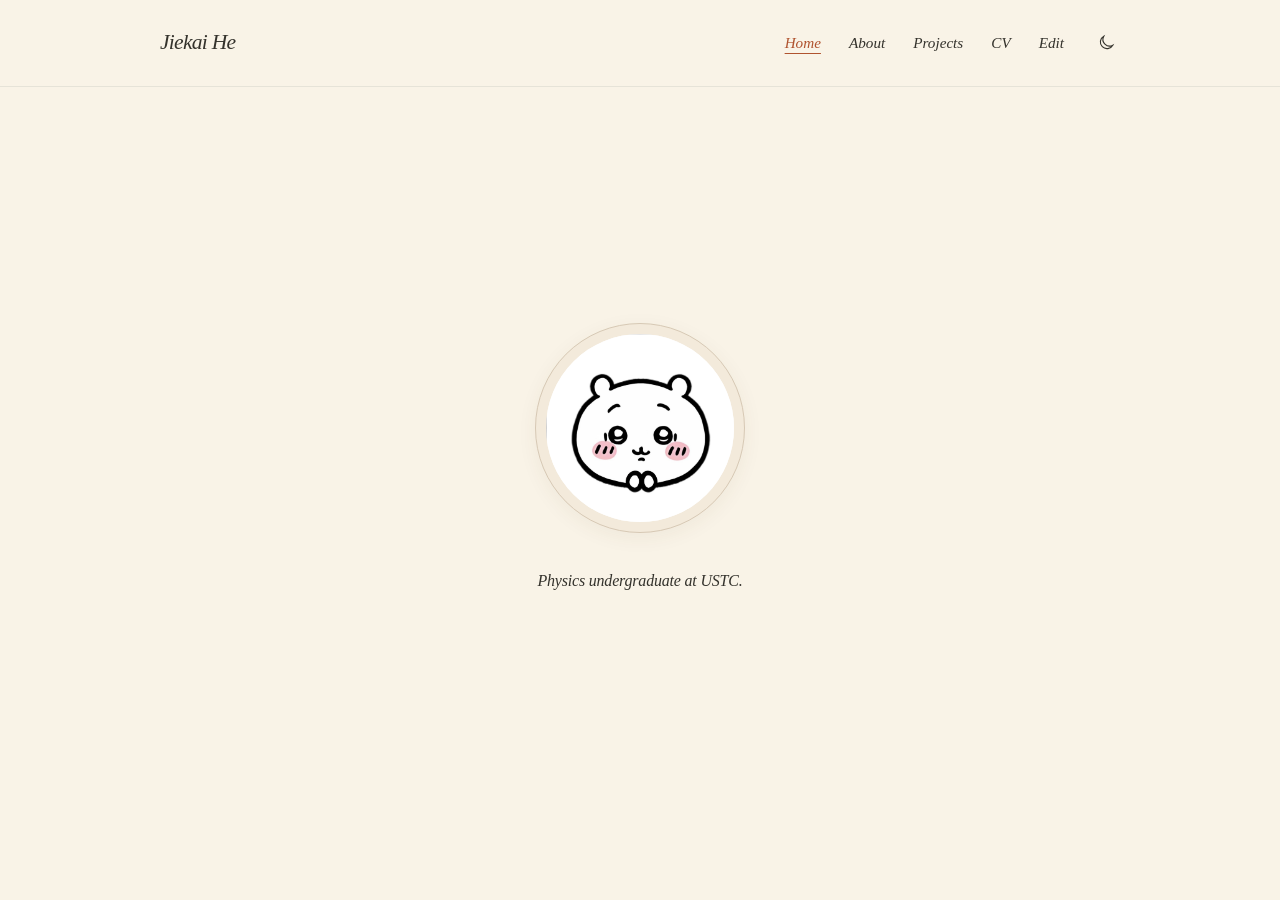
==== index.html @ 3c571f63 "Migrate academic homepage to GitHub Pages with framed avatar and web editor" ====
<!doctype html>
<html lang="en"><head><meta charset="utf-8"><meta name="viewport" content="width=device-width,initial-scale=1"><meta name="description" content="Jiekai He — undergraduate in physics at the University of Science and Technology of China."><meta name="theme-color" content="#f9f3e7"><title>Jiekai He</title><link rel="preload" href="/assets/Lora-Italic.ttf" as="font" type="font/ttf" crossorigin><link rel="stylesheet" href="/assets/site.css"><script src="/assets/site.js" defer></script></head>
<body data-page="home"><a class="skip" href="#main">Skip to content</a><header><nav class="nav-wrap" aria-label="Main navigation"><a class="brand" href="/">Jiekai He</a><div class="nav-links"><a href="/" aria-current="page">Home</a><a href="/about/">About</a><a href="/projects/">Projects</a><a href="/cv/">CV</a><a class="owner-edit" href="/edit/" aria-label="Edit website">Edit</a><button class="theme-toggle" type="button" aria-label="Switch to dark mode"><svg class="moon-icon" viewBox="0 0 24 24" aria-hidden="true"><path d="M20 15.4A8.4 8.4 0 0 1 8.6 4 8.4 8.4 0 1 0 20 15.4Z"/></svg><svg class="sun-icon" viewBox="0 0 24 24" aria-hidden="true"><circle cx="12" cy="12" r="4"/><path d="M12 1v3m0 16v3M1 12h3m16 0h3M4.2 4.2l2.1 2.1m11.4 11.4 2.1 2.1M4.2 19.8l2.1-2.1M17.7 6.3l2.1-2.1"/></svg></button></div></nav></header><main id="main" class="home"><noscript>Please enable JavaScript to view this website.</noscript></main><footer><span data-copyright>© 2026 Jiekai He</span><span>Layout inspired by <a href="https://github.com/alshedivat/al-folio">al-folio</a></span></footer></body></html>
---- assets/site.css ----
@font-face{font-family:Lora;src:url('./Lora-Italic.ttf') format('truetype');font-style:italic;font-weight:400 700;font-display:swap}
:root{color-scheme:light;--paper:#f9f3e7;--surface:#f0e9da;--ink:#34322c;--muted:#6e6a5c;--line:#e6e3d8;--accent:#b0532f;--width:920px}
html[data-theme=dark]{color-scheme:dark;--paper:#262624;--surface:#30302e;--ink:#e8e6e3;--muted:#bab5a9;--line:#45453f;--accent:#e8916f}
*{box-sizing:border-box}html{font-size:16px;scroll-behavior:smooth}body{margin:0;background:var(--paper);color:var(--ink);font-family:Lora,Georgia,serif;font-style:italic;font-size:1.0625rem;line-height:1.85;transition:background-color .18s,color .18s}a{color:var(--accent);text-decoration:none;text-underline-offset:5px}a:hover{text-decoration:underline}button,input{font:inherit}button{color:inherit}button,a{-webkit-tap-highlight-color:transparent}a:focus-visible,button:focus-visible{outline:2px solid var(--accent);outline-offset:6px}button{cursor:pointer}header{border-bottom:1px solid var(--line)}.nav-wrap{max-width:var(--width);margin:auto;padding:23px 0;display:flex;align-items:center;justify-content:space-between;gap:28px}.brand{font-size:1.35rem;color:var(--ink);white-space:nowrap;letter-spacing:-.035em}.brand strong{font-weight:600}.nav-links{display:flex;gap:28px;align-items:center}.nav-links a{font-size:.95rem;color:var(--ink)}.nav-links a[aria-current=page]{color:var(--accent);text-decoration:underline;text-decoration-thickness:1px}.theme-toggle{background:none;border:0;width:28px;height:32px;display:grid;place-items:center;padding:4px}.theme-toggle svg{width:19px;height:19px;stroke:currentColor;fill:none;stroke-width:1.4}.sun-icon{display:none}html[data-theme=dark] .moon-icon{display:none}html[data-theme=dark] .sun-icon{display:block}main{max-width:var(--width);margin:0 auto;min-height:calc(100svh - 165px);padding:65px 0 85px}.home{display:flex;flex-direction:column;justify-content:center;align-items:center;min-height:calc(100svh - 90px);padding:40px 0 105px;text-align:center}.home-avatar{width:210px;height:210px;display:flex;align-items:center;justify-content:center;margin:0 0 33px}.home-avatar img{max-height:100%;max-width:100%;object-fit:contain;border-radius:50%;mix-blend-mode:multiply}html[data-theme=dark] .home-avatar img{mix-blend-mode:normal}.home-avatar.is-empty{border:1px solid var(--line);border-radius:50%;opacity:.38}.identity{font-size:1rem;max-width:100%;margin:0;letter-spacing:-.012em}.page-heading{font-size:2.75rem;line-height:1.25;font-weight:400;letter-spacing:-.045em;margin:0 0 12px}.subtitle{font-size:1rem;color:var(--muted);margin:0 0 38px}.about-grid{display:grid;grid-template-columns:minmax(0,1fr) 240px;gap:56px;align-items:start;margin-top:37px}.prose p{margin:0 0 21px}.portrait{margin:0;aspect-ratio:4/5;background:var(--surface);border:1px solid var(--line);border-radius:3px;overflow:hidden}.portrait img{width:100%;height:100%;object-fit:cover;display:block}.portrait.is-empty{background:transparent;border-color:var(--line)}h2{font-size:1.65rem;line-height:1.4;font-weight:400;letter-spacing:-.025em;margin:46px 0 17px}h3{font-size:1.15rem;line-height:1.6;font-weight:500;margin:0 0 7px}.interest-list{padding-left:20px;margin:0}.interest-list li{padding-left:5px;margin-bottom:7px}.contact{display:flex;gap:24px;margin-top:33px}.contact:empty{display:none}.section-title{display:flex;align-items:baseline;gap:15px;margin-top:46px}.section-title h2{margin:0}.section-title .count{font-size:.9rem;color:var(--muted)}.section-description{color:var(--muted);font-size:1rem;line-height:1.75;margin:10px 0 23px}.empty{border-top:1px solid var(--line);border-bottom:1px solid var(--line);padding:24px 0;color:var(--muted);font-size:1rem}.projects-grid{display:grid;grid-template-columns:repeat(2,minmax(0,1fr));gap:25px}.project-card{border:1px solid var(--line);border-radius:3px;overflow:hidden}.project-card img{display:block;width:100%;height:190px;object-fit:cover}.card-body{padding:22px}.card-body p{margin:7px 0;color:var(--muted);font-size:1rem}.meta{color:var(--muted);font-size:.875rem}.project-links{display:flex;flex-wrap:wrap;gap:20px;font-size:.95rem;margin-top:20px}.cv-heading{display:flex;justify-content:space-between;align-items:center;gap:20px}.download{font-size:.95rem;border:1px solid var(--line);padding:6px 15px;border-radius:3px;white-space:nowrap}.cv-section{border-top:1px solid var(--line);margin-top:35px;padding-top:12px}.cv-section h2{margin-top:15px}.cv-entry{display:grid;grid-template-columns:135px 1fr;gap:25px;padding:15px 0}.cv-entry p{margin:0}.cv-entry .date{font-size:.9rem;color:var(--muted);padding-top:4px}.cv-entry .place{font-size:.95rem;color:var(--muted)}footer{max-width:var(--width);margin:0 auto;border-top:1px solid var(--line);padding:16px 0 23px;color:var(--muted);font-size:.8rem;display:flex;justify-content:space-between;gap:20px}body[data-page=home] footer{display:none}.skip{position:absolute;left:16px;top:-100px;padding:7px 14px;background:var(--paper);z-index:10}.skip:focus{top:12px}.error{color:var(--accent)}
@media(min-width:1250px){:root{--width:960px}}
@media(max-width:1040px){.nav-wrap,main,footer{margin-left:35px;margin-right:35px}.about-grid{gap:35px;grid-template-columns:minmax(0,1fr) 210px}.identity{max-width:720px}}
@media(max-width:640px){.nav-wrap,main,footer{margin-left:22px;margin-right:22px}.nav-wrap{padding:18px 0;flex-wrap:wrap;gap:13px}.brand{font-size:1.2rem}.nav-links{gap:19px;flex-wrap:wrap}.nav-links a{font-size:.875rem}.theme-toggle{width:20px}.home{min-height:calc(100svh - 110px);padding-bottom:80px}.home-avatar{width:170px;height:170px}.identity{font-size:.96rem;max-width:350px;line-height:1.9}.page-heading{font-size:2.3rem}main{padding-top:42px}.about-grid{display:flex;flex-direction:column;gap:30px}.portrait{width:180px;min-height:225px}.projects-grid{grid-template-columns:1fr}.cv-entry{grid-template-columns:1fr;gap:5px}.cv-heading{align-items:flex-start;flex-direction:column;gap:10px}.section-title{margin-top:35px}footer{flex-wrap:wrap;gap:0;font-size:.78rem}}
@media(prefers-reduced-motion:reduce){html{scroll-behavior:auto}body{transition:none}}

/* Keep the avatar visible as a complete, softly framed circle in both themes. */
.home-avatar{border:1px solid #d7c9b5;border-radius:50%;padding:10px;background:#f3eadb;box-shadow:0 5px 20px rgba(87,65,37,.06)}
.home-avatar img{width:100%;height:100%;display:block;object-fit:cover;mix-blend-mode:normal;background:#fff}
html[data-theme=dark] .home-avatar{border-color:#625549;background:#39342e;box-shadow:0 5px 20px rgba(0,0,0,.14)}
.owner-edit{font-size:.8rem;color:var(--muted)}
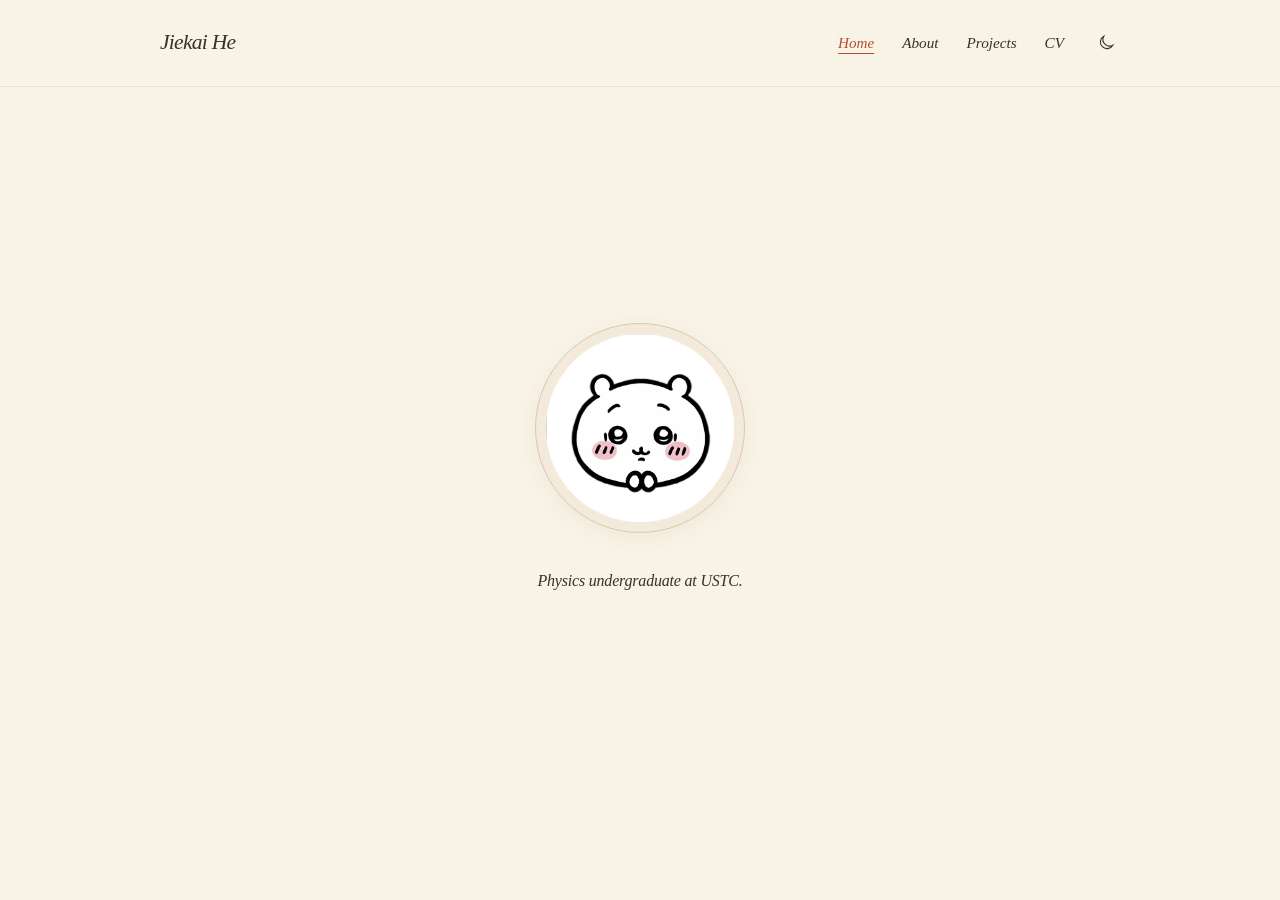
==== commit 99414221: "Remove web editor and navigation links; maintain website through GitHub" ====
--- a/index.html
+++ b/index.html
@@ -1,3 +1,3 @@
 <!doctype html>
 <html lang="en"><head><meta charset="utf-8"><meta name="viewport" content="width=device-width,initial-scale=1"><meta name="description" content="Jiekai He — undergraduate in physics at the University of Science and Technology of China."><meta name="theme-color" content="#f9f3e7"><title>Jiekai He</title><link rel="preload" href="/assets/Lora-Italic.ttf" as="font" type="font/ttf" crossorigin><link rel="stylesheet" href="/assets/site.css"><script src="/assets/site.js" defer></script></head>
-<body data-page="home"><a class="skip" href="#main">Skip to content</a><header><nav class="nav-wrap" aria-label="Main navigation"><a class="brand" href="/">Jiekai He</a><div class="nav-links"><a href="/" aria-current="page">Home</a><a href="/about/">About</a><a href="/projects/">Projects</a><a href="/cv/">CV</a><a class="owner-edit" href="/edit/" aria-label="Edit website">Edit</a><button class="theme-toggle" type="button" aria-label="Switch to dark mode"><svg class="moon-icon" viewBox="0 0 24 24" aria-hidden="true"><path d="M20 15.4A8.4 8.4 0 0 1 8.6 4 8.4 8.4 0 1 0 20 15.4Z"/></svg><svg class="sun-icon" viewBox="0 0 24 24" aria-hidden="true"><circle cx="12" cy="12" r="4"/><path d="M12 1v3m0 16v3M1 12h3m16 0h3M4.2 4.2l2.1 2.1m11.4 11.4 2.1 2.1M4.2 19.8l2.1-2.1M17.7 6.3l2.1-2.1"/></svg></button></div></nav></header><main id="main" class="home"><noscript>Please enable JavaScript to view this website.</noscript></main><footer><span data-copyright>© 2026 Jiekai He</span><span>Layout inspired by <a href="https://github.com/alshedivat/al-folio">al-folio</a></span></footer></body></html>+<body data-page="home"><a class="skip" href="#main">Skip to content</a><header><nav class="nav-wrap" aria-label="Main navigation"><a class="brand" href="/">Jiekai He</a><div class="nav-links"><a href="/" aria-current="page">Home</a><a href="/about/">About</a><a href="/projects/">Projects</a><a href="/cv/">CV</a><button class="theme-toggle" type="button" aria-label="Switch to dark mode"><svg class="moon-icon" viewBox="0 0 24 24" aria-hidden="true"><path d="M20 15.4A8.4 8.4 0 0 1 8.6 4 8.4 8.4 0 1 0 20 15.4Z"/></svg><svg class="sun-icon" viewBox="0 0 24 24" aria-hidden="true"><circle cx="12" cy="12" r="4"/><path d="M12 1v3m0 16v3M1 12h3m16 0h3M4.2 4.2l2.1 2.1m11.4 11.4 2.1 2.1M4.2 19.8l2.1-2.1M17.7 6.3l2.1-2.1"/></svg></button></div></nav></header><main id="main" class="home"><noscript>Please enable JavaScript to view this website.</noscript></main><footer><span data-copyright>© 2026 Jiekai He</span><span>Layout inspired by <a href="https://github.com/alshedivat/al-folio">al-folio</a></span></footer></body></html>
--- a/assets/site.css
+++ b/assets/site.css
@@ -11,4 +11,3 @@
 .home-avatar{border:1px solid #d7c9b5;border-radius:50%;padding:10px;background:#f3eadb;box-shadow:0 5px 20px rgba(87,65,37,.06)}
 .home-avatar img{width:100%;height:100%;display:block;object-fit:cover;mix-blend-mode:normal;background:#fff}
 html[data-theme=dark] .home-avatar{border-color:#625549;background:#39342e;box-shadow:0 5px 20px rgba(0,0,0,.14)}
-.owner-edit{font-size:.8rem;color:var(--muted)}
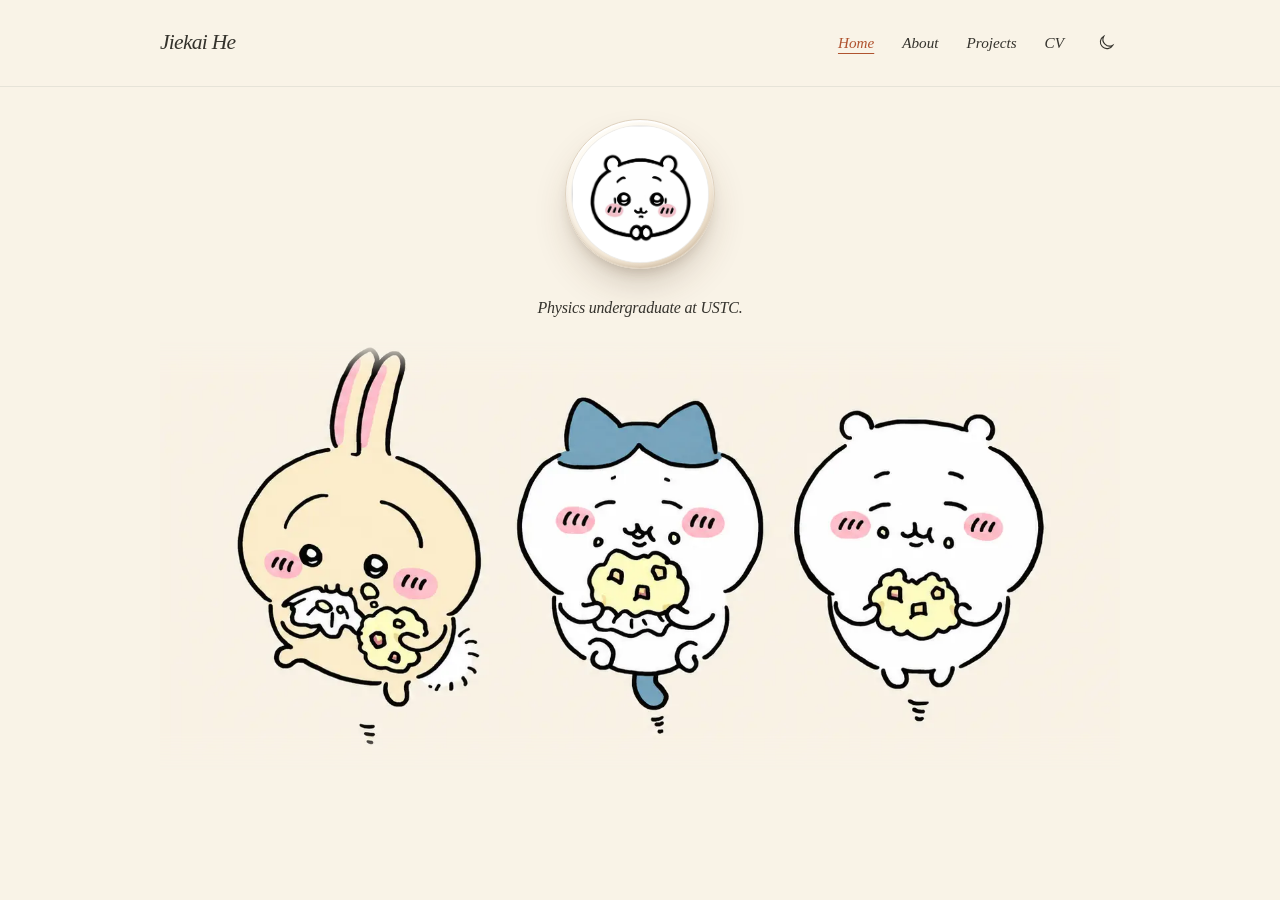
==== commit bbb48422: "Add selected Chiikawa wallpaper with a pale cream background to Home" ====
--- a/index.html
+++ b/index.html
@@ -1,3 +1,3 @@
 <!doctype html>
-<html lang="en"><head><meta charset="utf-8"><meta name="viewport" content="width=device-width,initial-scale=1"><meta name="description" content="Jiekai He — undergraduate in physics at the University of Science and Technology of China."><meta name="theme-color" content="#f9f3e7"><title>Jiekai He</title><link rel="preload" href="/assets/Lora-Italic.ttf" as="font" type="font/ttf" crossorigin><link rel="stylesheet" href="/assets/site.css"><script src="/assets/site.js" defer></script></head>
+<html lang="en"><head><meta charset="utf-8"><meta name="viewport" content="width=device-width,initial-scale=1"><meta name="description" content="Jiekai He — undergraduate in physics at the University of Science and Technology of China."><meta name="theme-color" content="#f9f3e7"><title>Jiekai He</title><link rel="preload" href="/assets/home-chiikawa-cream.webp" as="image"><link rel="preload" href="/assets/Lora-Italic.ttf" as="font" type="font/ttf" crossorigin><link rel="stylesheet" href="/assets/site.css"><script src="/assets/site.js" defer></script></head>
 <body data-page="home"><a class="skip" href="#main">Skip to content</a><header><nav class="nav-wrap" aria-label="Main navigation"><a class="brand" href="/">Jiekai He</a><div class="nav-links"><a href="/" aria-current="page">Home</a><a href="/about/">About</a><a href="/projects/">Projects</a><a href="/cv/">CV</a><button class="theme-toggle" type="button" aria-label="Switch to dark mode"><svg class="moon-icon" viewBox="0 0 24 24" aria-hidden="true"><path d="M20 15.4A8.4 8.4 0 0 1 8.6 4 8.4 8.4 0 1 0 20 15.4Z"/></svg><svg class="sun-icon" viewBox="0 0 24 24" aria-hidden="true"><circle cx="12" cy="12" r="4"/><path d="M12 1v3m0 16v3M1 12h3m16 0h3M4.2 4.2l2.1 2.1m11.4 11.4 2.1 2.1M4.2 19.8l2.1-2.1M17.7 6.3l2.1-2.1"/></svg></button></div></nav></header><main id="main" class="home"><noscript>Please enable JavaScript to view this website.</noscript></main><footer><span data-copyright>© 2026 Jiekai He</span><span>Layout inspired by <a href="https://github.com/alshedivat/al-folio">al-folio</a></span></footer></body></html>
--- a/assets/site.css
+++ b/assets/site.css
@@ -7,7 +7,17 @@
 @media(max-width:640px){.nav-wrap,main,footer{margin-left:22px;margin-right:22px}.nav-wrap{padding:18px 0;flex-wrap:wrap;gap:13px}.brand{font-size:1.2rem}.nav-links{gap:19px;flex-wrap:wrap}.nav-links a{font-size:.875rem}.theme-toggle{width:20px}.home{min-height:calc(100svh - 110px);padding-bottom:80px}.home-avatar{width:170px;height:170px}.identity{font-size:.96rem;max-width:350px;line-height:1.9}.page-heading{font-size:2.3rem}main{padding-top:42px}.about-grid{display:flex;flex-direction:column;gap:30px}.portrait{width:180px;min-height:225px}.projects-grid{grid-template-columns:1fr}.cv-entry{grid-template-columns:1fr;gap:5px}.cv-heading{align-items:flex-start;flex-direction:column;gap:10px}.section-title{margin-top:35px}footer{flex-wrap:wrap;gap:0;font-size:.78rem}}
 @media(prefers-reduced-motion:reduce){html{scroll-behavior:auto}body{transition:none}}
 
-/* Keep the avatar visible as a complete, softly framed circle in both themes. */
-.home-avatar{border:1px solid #d7c9b5;border-radius:50%;padding:10px;background:#f3eadb;box-shadow:0 5px 20px rgba(87,65,37,.06)}
-.home-avatar img{width:100%;height:100%;display:block;object-fit:cover;mix-blend-mode:normal;background:#fff}
-html[data-theme=dark] .home-avatar{border-color:#625549;background:#39342e;box-shadow:0 5px 20px rgba(0,0,0,.14)}
+/* A raised portrait with a fine light rim and soft directional shadows. */
+.home-avatar{position:relative;isolation:isolate;border:1px solid #dfd2c0;border-radius:50%;padding:5px;background:linear-gradient(145deg,#fffdf7 10%,#f4e9d8 65%,#d9c7ae);box-shadow:0 20px 42px -12px rgba(75,49,26,.30),0 7px 14px -6px rgba(75,49,26,.20),inset 0 2px 2px rgba(255,255,255,.95),inset 0 -2px 3px rgba(110,76,40,.14);transform:translateY(-3px);transition:transform .3s ease,box-shadow .3s ease}
+.home-avatar img{width:100%;height:100%;display:block;object-fit:cover;mix-blend-mode:normal;background:#fff;border:1px solid rgba(102,76,47,.10)}
+html[data-theme=dark] .home-avatar{border-color:#80705c;background:linear-gradient(145deg,#d5c7af,#82705b 56%,#493e31);box-shadow:0 22px 46px -12px rgba(0,0,0,.65),0 7px 15px -5px rgba(0,0,0,.40),inset 0 2px 2px rgba(255,244,221,.45),inset 0 -2px 3px rgba(0,0,0,.25)}
+@media(hover:hover) and (pointer:fine) and (prefers-reduced-motion:no-preference){.home-avatar:hover{transform:translateY(-7px)}}
+@media(prefers-reduced-motion:reduce){.home-avatar{transition:none;transform:none}}
+
+/* A quiet introduction above the selected cream Chiikawa illustration. */
+body[data-page=home] .home{justify-content:flex-start;padding:35px 0 22px;min-height:calc(100svh - 90px)}
+body[data-page=home] .home-avatar{width:150px;height:150px;margin-bottom:21px;flex-shrink:0}
+body[data-page=home] .identity{position:relative;z-index:1}
+body[data-page=home] .home::after{content:"";display:block;flex-shrink:0;width:100%;max-width:960px;aspect-ratio:1448/650;margin-top:18px;background:url('./home-chiikawa-cream.webp') center 53% / cover no-repeat;mask-image:linear-gradient(to bottom,transparent,#000 8%,#000 91%,transparent);-webkit-mask-image:linear-gradient(to bottom,transparent,#000 8%,#000 91%,transparent)}
+html[data-theme=dark] body[data-page=home] .home::after{filter:brightness(.7) saturate(.8);border-radius:24px;opacity:.88}
+@media(max-width:640px){body[data-page=home] .home{padding-top:42px;min-height:calc(100svh - 110px)}body[data-page=home] .home-avatar{width:132px;height:132px}body[data-page=home] .home::after{width:calc(100% + 24px);max-width:none;margin-top:38px}}
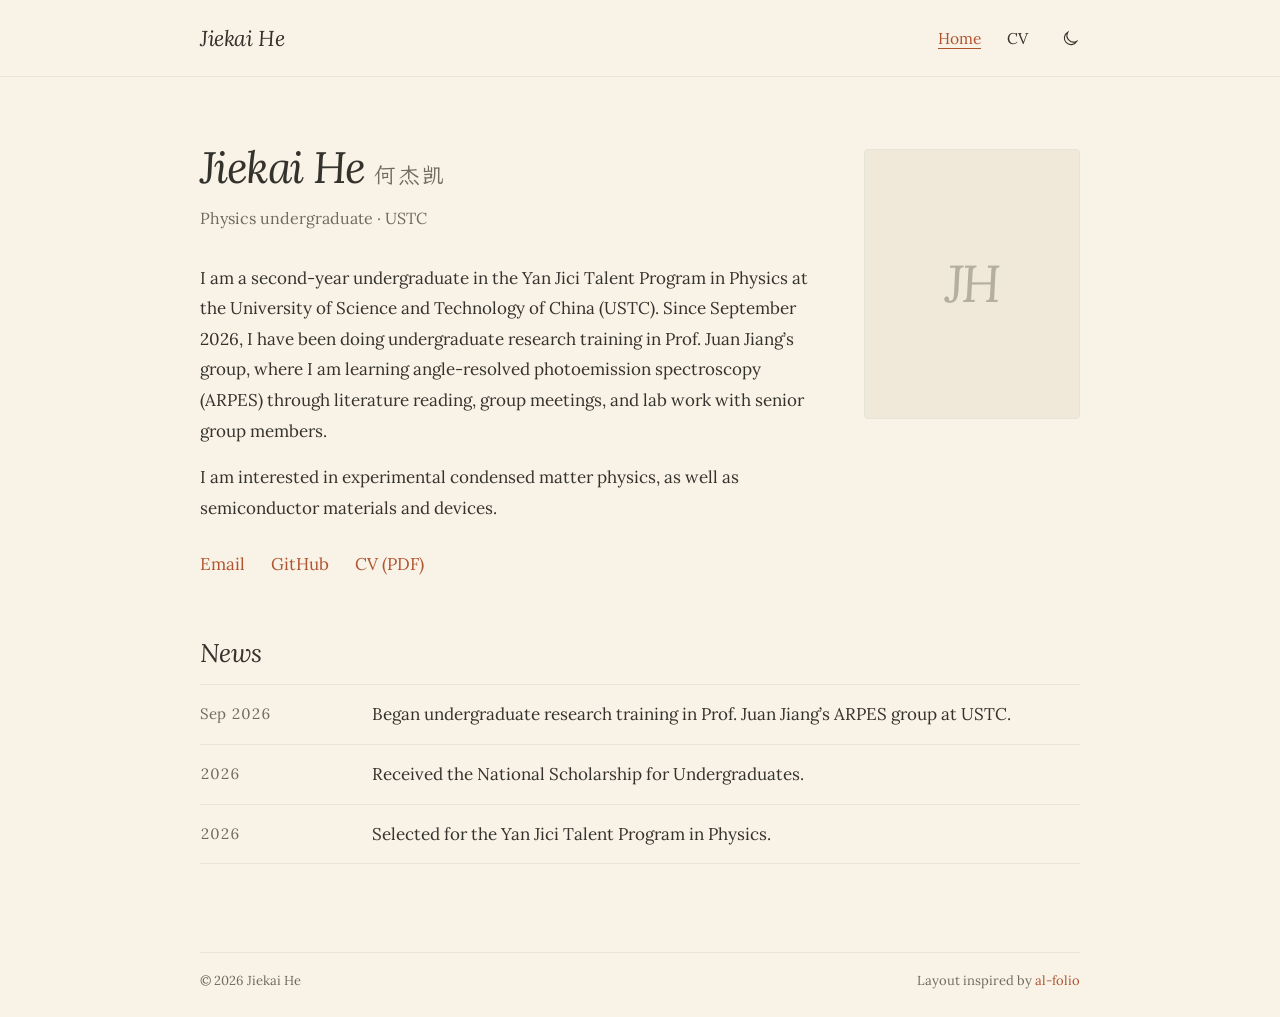
==== commit 37362367: "Rebuild homepage as static pages with merged Home/About and full CV - Merge About into Home: bio, co" ====
--- a/index.html
+++ b/index.html
@@ -1,3 +1,113 @@
 <!doctype html>
-<html lang="en"><head><meta charset="utf-8"><meta name="viewport" content="width=device-width,initial-scale=1"><meta name="description" content="Jiekai He — undergraduate in physics at the University of Science and Technology of China."><meta name="theme-color" content="#f9f3e7"><title>Jiekai He</title><link rel="preload" href="/assets/home-chiikawa-cream.webp" as="image"><link rel="preload" href="/assets/Lora-Italic.ttf" as="font" type="font/ttf" crossorigin><link rel="stylesheet" href="/assets/site.css"><script src="/assets/site.js" defer></script></head>
-<body data-page="home"><a class="skip" href="#main">Skip to content</a><header><nav class="nav-wrap" aria-label="Main navigation"><a class="brand" href="/">Jiekai He</a><div class="nav-links"><a href="/" aria-current="page">Home</a><a href="/about/">About</a><a href="/projects/">Projects</a><a href="/cv/">CV</a><button class="theme-toggle" type="button" aria-label="Switch to dark mode"><svg class="moon-icon" viewBox="0 0 24 24" aria-hidden="true"><path d="M20 15.4A8.4 8.4 0 0 1 8.6 4 8.4 8.4 0 1 0 20 15.4Z"/></svg><svg class="sun-icon" viewBox="0 0 24 24" aria-hidden="true"><circle cx="12" cy="12" r="4"/><path d="M12 1v3m0 16v3M1 12h3m16 0h3M4.2 4.2l2.1 2.1m11.4 11.4 2.1 2.1M4.2 19.8l2.1-2.1M17.7 6.3l2.1-2.1"/></svg></button></div></nav></header><main id="main" class="home"><noscript>Please enable JavaScript to view this website.</noscript></main><footer><span data-copyright>© 2026 Jiekai He</span><span>Layout inspired by <a href="https://github.com/alshedivat/al-folio">al-folio</a></span></footer></body></html>+<html lang="en" data-theme="light">
+<head>
+  <meta charset="utf-8">
+  <meta name="viewport" content="width=device-width, initial-scale=1">
+  <title>Jiekai He</title>
+  <meta name="description" content="Jiekai He (何杰凯), physics undergraduate at the University of Science and Technology of China (USTC), doing undergraduate research training in experimental condensed matter physics and ARPES.">
+  <link rel="canonical" href="https://jackhe496.github.io/">
+  <meta name="theme-color" content="#f9f3e7">
+  <script>(function(){var r=document.documentElement,t;try{t=localStorage.getItem('jiekai-theme')}catch(e){}if(t!=='dark'&&t!=='light'){t=window.matchMedia&&matchMedia('(prefers-color-scheme: dark)').matches?'dark':'light'}r.dataset.theme=t;r.classList.add('js');var m=document.querySelector('meta[name="theme-color"]');if(m&&t==='dark')m.content='#262624'})()</script>
+  <link rel="preload" href="/assets/fonts/lora-roman.woff2" as="font" type="font/woff2" crossorigin>
+  <link rel="preload" href="/assets/fonts/lora-italic.woff2" as="font" type="font/woff2" crossorigin>
+  <link rel="preload" href="/assets/fonts/lxgw-wenkai-cjk.woff2" as="font" type="font/woff2" crossorigin>
+  <link rel="stylesheet" href="/assets/site.css">
+  <link rel="icon" href="/favicon.svg" type="image/svg+xml">
+  <link rel="icon" href="/favicon.ico" sizes="32x32">
+  <link rel="apple-touch-icon" href="/apple-touch-icon.png">
+  <meta property="og:type" content="profile">
+  <meta property="og:site_name" content="Jiekai He">
+  <meta property="og:title" content="Jiekai He">
+  <meta property="og:description" content="Physics undergraduate at USTC. Undergraduate research training in experimental condensed matter physics and ARPES.">
+  <meta property="og:url" content="https://jackhe496.github.io/">
+  <meta property="og:image" content="https://jackhe496.github.io/assets/og-image.png">
+  <meta property="og:image:width" content="1200">
+  <meta property="og:image:height" content="630">
+  <meta property="og:image:alt" content="Jiekai He — Physics undergraduate at USTC">
+  <meta property="profile:first_name" content="Jiekai">
+  <meta property="profile:last_name" content="He">
+  <meta name="twitter:card" content="summary_large_image">
+  <script type="application/ld+json">
+  {
+    "@context": "https://schema.org",
+    "@type": "Person",
+    "name": "Jiekai He",
+    "alternateName": "何杰凯",
+    "url": "https://jackhe496.github.io/",
+    "email": "mailto:jack20070413@mail.ustc.edu.cn",
+    "affiliation": {
+      "@type": "CollegeOrUniversity",
+      "name": "University of Science and Technology of China",
+      "url": "https://www.ustc.edu.cn/"
+    },
+    "knowsAbout": ["Experimental condensed matter physics", "Angle-resolved photoemission spectroscopy", "Semiconductor materials and devices"],
+    "sameAs": ["https://github.com/JackHe496"]
+  }
+  </script>
+  <script src="/assets/site.js" defer></script>
+</head>
+<body>
+  <a class="skip" href="#main">Skip to content</a>
+  <header class="site-header">
+    <nav class="nav wrap" aria-label="Main">
+      <a class="brand" href="/">Jiekai He</a>
+      <ul class="nav-links">
+        <li><a href="/" aria-current="page">Home</a></li>
+        <li><a href="/cv/">CV</a></li>
+        <li><button class="theme-toggle" type="button" aria-label="Switch to dark mode"><svg class="moon-icon" viewBox="0 0 24 24" aria-hidden="true"><path d="M20 15.4A8.4 8.4 0 0 1 8.6 4 8.4 8.4 0 1 0 20 15.4Z"/></svg><svg class="sun-icon" viewBox="0 0 24 24" aria-hidden="true"><circle cx="12" cy="12" r="4"/><path d="M12 1v3m0 16v3M1 12h3m16 0h3M4.2 4.2l2.1 2.1m11.4 11.4 2.1 2.1M4.2 19.8l2.1-2.1M17.7 6.3l2.1-2.1"/></svg></button></li>
+      </ul>
+    </nav>
+  </header>
+
+  <main id="main" class="wrap">
+    <section class="intro">
+      <div>
+        <h1 class="page-heading">Jiekai He<span class="name-zh" lang="zh-CN">何杰凯</span></h1>
+        <p class="subtitle">Physics undergraduate · USTC</p>
+
+        <div class="bio">
+          <p>I am a second-year undergraduate in the Yan Jici Talent Program in Physics at the University of Science and Technology of China (USTC). Since September 2026, I have been doing undergraduate research training in Prof. Juan Jiang’s group, where I am learning angle-resolved photoemission spectroscopy (ARPES) through literature reading, group meetings, and lab work with senior group members.</p>
+          <p>I am interested in experimental condensed matter physics, as well as semiconductor materials and devices.</p>
+        </div>
+
+        <ul class="contact">
+          <li><a href="mailto:jack20070413@mail.ustc.edu.cn">Email</a></li>
+          <li><a href="https://github.com/JackHe496">GitHub</a></li>
+          <li><a href="/assets/Jiekai_He_CV.pdf">CV (PDF)</a></li>
+        </ul>
+      </div>
+
+      <!-- Portrait slot. To add a photo, put a 4:5 image (about 480×600, WebP or JPEG) at
+           /assets/portrait.webp and replace the placeholder <div> below with:
+           <img src="/assets/portrait.webp" width="480" height="600" alt="Portrait of Jiekai He">
+           The placeholder is hidden on phones; a real photo shows on every screen size. -->
+      <figure class="portrait">
+        <div class="portrait-placeholder" aria-hidden="true">JH</div>
+      </figure>
+    </section>
+
+    <section class="section" aria-labelledby="news-title">
+      <h2 id="news-title">News</h2>
+      <ul class="entries">
+        <li class="entry">
+          <time class="date" datetime="2026-09">Sep 2026</time>
+          <p>Began undergraduate research training in Prof. Juan Jiang’s ARPES group at USTC.</p>
+        </li>
+        <li class="entry">
+          <time class="date" datetime="2026">2026</time>
+          <p>Received the National Scholarship for Undergraduates.</p>
+        </li>
+        <li class="entry">
+          <time class="date" datetime="2026">2026</time>
+          <p>Selected for the Yan Jici Talent Program in Physics.</p>
+        </li>
+      </ul>
+    </section>
+  </main>
+
+  <footer class="site-footer wrap">
+    <span>© 2026 Jiekai He</span>
+    <span>Layout inspired by <a href="https://github.com/alshedivat/al-folio">al-folio</a></span>
+  </footer>
+</body>
+</html>
--- a/assets/site.css
+++ b/assets/site.css
@@ -1,23 +1,267 @@
-@font-face{font-family:Lora;src:url('./Lora-Italic.ttf') format('truetype');font-style:italic;font-weight:400 700;font-display:swap}
-:root{color-scheme:light;--paper:#f9f3e7;--surface:#f0e9da;--ink:#34322c;--muted:#6e6a5c;--line:#e6e3d8;--accent:#b0532f;--width:920px}
-html[data-theme=dark]{color-scheme:dark;--paper:#262624;--surface:#30302e;--ink:#e8e6e3;--muted:#bab5a9;--line:#45453f;--accent:#e8916f}
-*{box-sizing:border-box}html{font-size:16px;scroll-behavior:smooth}body{margin:0;background:var(--paper);color:var(--ink);font-family:Lora,Georgia,serif;font-style:italic;font-size:1.0625rem;line-height:1.85;transition:background-color .18s,color .18s}a{color:var(--accent);text-decoration:none;text-underline-offset:5px}a:hover{text-decoration:underline}button,input{font:inherit}button{color:inherit}button,a{-webkit-tap-highlight-color:transparent}a:focus-visible,button:focus-visible{outline:2px solid var(--accent);outline-offset:6px}button{cursor:pointer}header{border-bottom:1px solid var(--line)}.nav-wrap{max-width:var(--width);margin:auto;padding:23px 0;display:flex;align-items:center;justify-content:space-between;gap:28px}.brand{font-size:1.35rem;color:var(--ink);white-space:nowrap;letter-spacing:-.035em}.brand strong{font-weight:600}.nav-links{display:flex;gap:28px;align-items:center}.nav-links a{font-size:.95rem;color:var(--ink)}.nav-links a[aria-current=page]{color:var(--accent);text-decoration:underline;text-decoration-thickness:1px}.theme-toggle{background:none;border:0;width:28px;height:32px;display:grid;place-items:center;padding:4px}.theme-toggle svg{width:19px;height:19px;stroke:currentColor;fill:none;stroke-width:1.4}.sun-icon{display:none}html[data-theme=dark] .moon-icon{display:none}html[data-theme=dark] .sun-icon{display:block}main{max-width:var(--width);margin:0 auto;min-height:calc(100svh - 165px);padding:65px 0 85px}.home{display:flex;flex-direction:column;justify-content:center;align-items:center;min-height:calc(100svh - 90px);padding:40px 0 105px;text-align:center}.home-avatar{width:210px;height:210px;display:flex;align-items:center;justify-content:center;margin:0 0 33px}.home-avatar img{max-height:100%;max-width:100%;object-fit:contain;border-radius:50%;mix-blend-mode:multiply}html[data-theme=dark] .home-avatar img{mix-blend-mode:normal}.home-avatar.is-empty{border:1px solid var(--line);border-radius:50%;opacity:.38}.identity{font-size:1rem;max-width:100%;margin:0;letter-spacing:-.012em}.page-heading{font-size:2.75rem;line-height:1.25;font-weight:400;letter-spacing:-.045em;margin:0 0 12px}.subtitle{font-size:1rem;color:var(--muted);margin:0 0 38px}.about-grid{display:grid;grid-template-columns:minmax(0,1fr) 240px;gap:56px;align-items:start;margin-top:37px}.prose p{margin:0 0 21px}.portrait{margin:0;aspect-ratio:4/5;background:var(--surface);border:1px solid var(--line);border-radius:3px;overflow:hidden}.portrait img{width:100%;height:100%;object-fit:cover;display:block}.portrait.is-empty{background:transparent;border-color:var(--line)}h2{font-size:1.65rem;line-height:1.4;font-weight:400;letter-spacing:-.025em;margin:46px 0 17px}h3{font-size:1.15rem;line-height:1.6;font-weight:500;margin:0 0 7px}.interest-list{padding-left:20px;margin:0}.interest-list li{padding-left:5px;margin-bottom:7px}.contact{display:flex;gap:24px;margin-top:33px}.contact:empty{display:none}.section-title{display:flex;align-items:baseline;gap:15px;margin-top:46px}.section-title h2{margin:0}.section-title .count{font-size:.9rem;color:var(--muted)}.section-description{color:var(--muted);font-size:1rem;line-height:1.75;margin:10px 0 23px}.empty{border-top:1px solid var(--line);border-bottom:1px solid var(--line);padding:24px 0;color:var(--muted);font-size:1rem}.projects-grid{display:grid;grid-template-columns:repeat(2,minmax(0,1fr));gap:25px}.project-card{border:1px solid var(--line);border-radius:3px;overflow:hidden}.project-card img{display:block;width:100%;height:190px;object-fit:cover}.card-body{padding:22px}.card-body p{margin:7px 0;color:var(--muted);font-size:1rem}.meta{color:var(--muted);font-size:.875rem}.project-links{display:flex;flex-wrap:wrap;gap:20px;font-size:.95rem;margin-top:20px}.cv-heading{display:flex;justify-content:space-between;align-items:center;gap:20px}.download{font-size:.95rem;border:1px solid var(--line);padding:6px 15px;border-radius:3px;white-space:nowrap}.cv-section{border-top:1px solid var(--line);margin-top:35px;padding-top:12px}.cv-section h2{margin-top:15px}.cv-entry{display:grid;grid-template-columns:135px 1fr;gap:25px;padding:15px 0}.cv-entry p{margin:0}.cv-entry .date{font-size:.9rem;color:var(--muted);padding-top:4px}.cv-entry .place{font-size:.95rem;color:var(--muted)}footer{max-width:var(--width);margin:0 auto;border-top:1px solid var(--line);padding:16px 0 23px;color:var(--muted);font-size:.8rem;display:flex;justify-content:space-between;gap:20px}body[data-page=home] footer{display:none}.skip{position:absolute;left:16px;top:-100px;padding:7px 14px;background:var(--paper);z-index:10}.skip:focus{top:12px}.error{color:var(--accent)}
-@media(min-width:1250px){:root{--width:960px}}
-@media(max-width:1040px){.nav-wrap,main,footer{margin-left:35px;margin-right:35px}.about-grid{gap:35px;grid-template-columns:minmax(0,1fr) 210px}.identity{max-width:720px}}
-@media(max-width:640px){.nav-wrap,main,footer{margin-left:22px;margin-right:22px}.nav-wrap{padding:18px 0;flex-wrap:wrap;gap:13px}.brand{font-size:1.2rem}.nav-links{gap:19px;flex-wrap:wrap}.nav-links a{font-size:.875rem}.theme-toggle{width:20px}.home{min-height:calc(100svh - 110px);padding-bottom:80px}.home-avatar{width:170px;height:170px}.identity{font-size:.96rem;max-width:350px;line-height:1.9}.page-heading{font-size:2.3rem}main{padding-top:42px}.about-grid{display:flex;flex-direction:column;gap:30px}.portrait{width:180px;min-height:225px}.projects-grid{grid-template-columns:1fr}.cv-entry{grid-template-columns:1fr;gap:5px}.cv-heading{align-items:flex-start;flex-direction:column;gap:10px}.section-title{margin-top:35px}footer{flex-wrap:wrap;gap:0;font-size:.78rem}}
-@media(prefers-reduced-motion:reduce){html{scroll-behavior:auto}body{transition:none}}
-
-/* A raised portrait with a fine light rim and soft directional shadows. */
-.home-avatar{position:relative;isolation:isolate;border:1px solid #dfd2c0;border-radius:50%;padding:5px;background:linear-gradient(145deg,#fffdf7 10%,#f4e9d8 65%,#d9c7ae);box-shadow:0 20px 42px -12px rgba(75,49,26,.30),0 7px 14px -6px rgba(75,49,26,.20),inset 0 2px 2px rgba(255,255,255,.95),inset 0 -2px 3px rgba(110,76,40,.14);transform:translateY(-3px);transition:transform .3s ease,box-shadow .3s ease}
-.home-avatar img{width:100%;height:100%;display:block;object-fit:cover;mix-blend-mode:normal;background:#fff;border:1px solid rgba(102,76,47,.10)}
-html[data-theme=dark] .home-avatar{border-color:#80705c;background:linear-gradient(145deg,#d5c7af,#82705b 56%,#493e31);box-shadow:0 22px 46px -12px rgba(0,0,0,.65),0 7px 15px -5px rgba(0,0,0,.40),inset 0 2px 2px rgba(255,244,221,.45),inset 0 -2px 3px rgba(0,0,0,.25)}
-@media(hover:hover) and (pointer:fine) and (prefers-reduced-motion:no-preference){.home-avatar:hover{transform:translateY(-7px)}}
-@media(prefers-reduced-motion:reduce){.home-avatar{transition:none;transform:none}}
-
-/* A quiet introduction above the selected cream Chiikawa illustration. */
-body[data-page=home] .home{justify-content:flex-start;padding:35px 0 22px;min-height:calc(100svh - 90px)}
-body[data-page=home] .home-avatar{width:150px;height:150px;margin-bottom:21px;flex-shrink:0}
-body[data-page=home] .identity{position:relative;z-index:1}
-body[data-page=home] .home::after{content:"";display:block;flex-shrink:0;width:100%;max-width:960px;aspect-ratio:1448/650;margin-top:18px;background:url('./home-chiikawa-cream.webp') center 53% / cover no-repeat;mask-image:linear-gradient(to bottom,transparent,#000 8%,#000 91%,transparent);-webkit-mask-image:linear-gradient(to bottom,transparent,#000 8%,#000 91%,transparent)}
-html[data-theme=dark] body[data-page=home] .home::after{filter:brightness(.7) saturate(.8);border-radius:24px;opacity:.88}
-@media(max-width:640px){body[data-page=home] .home{padding-top:42px;min-height:calc(100svh - 110px)}body[data-page=home] .home-avatar{width:132px;height:132px}body[data-page=home] .home::after{width:calc(100% + 24px);max-width:none;margin-top:38px}}
+/* Jiekai He — site styles
+   English text: Lora (upright for body, italic for headings).
+   Chinese text: LXGW WenKai (霞鹜文楷), subset to the characters the site uses.
+   All fonts are self-hosted under the SIL Open Font License (see /licenses/). */
+
+@font-face {
+  font-family: "Lora Web";
+  src: url("/assets/fonts/lora-roman.woff2") format("woff2");
+  font-weight: 400 600;
+  font-style: normal;
+  font-display: swap;
+}
+@font-face {
+  font-family: "Lora Web";
+  src: url("/assets/fonts/lora-italic.woff2") format("woff2");
+  font-weight: 400;
+  font-style: italic;
+  font-display: swap;
+}
+/* Only CJK code points use WenKai; the file holds 何杰凯 and common Chinese punctuation.
+   Other Chinese characters fall back to the system fonts listed in --font-body. */
+@font-face {
+  font-family: "LXGW WenKai Web";
+  src: url("/assets/fonts/lxgw-wenkai-cjk.woff2") format("woff2");
+  font-weight: 400;
+  font-style: normal;
+  font-display: swap;
+  unicode-range: U+3000-303F, U+4E00-9FFF, U+FF00-FFEF;
+}
+
+/* ---------- Tokens ---------- */
+:root {
+  color-scheme: light;
+  --paper: #f9f3e7;
+  --surface: #f0e9da;
+  --ink: #34322c;
+  --muted: #6e6a5c;
+  --line: #e6e3d8;
+  --accent: #b0532f;
+  --font-zh: "LXGW WenKai Web", "LXGW WenKai", "PingFang SC", "Hiragino Sans GB",
+    "Microsoft YaHei", "Noto Sans CJK SC", sans-serif;
+  --font-body: "Lora Web", var(--font-zh), Georgia, "Times New Roman", serif;
+  --font-display: "Lora Web", Georgia, "Times New Roman", serif;
+  --width: 880px;
+  --gutter: 22px;
+}
+html[data-theme="dark"] {
+  color-scheme: dark;
+  --paper: #262624;
+  --surface: #30302e;
+  --ink: #e8e6e3;
+  --muted: #bab5a9;
+  --line: #45453f;
+  --accent: #e8916f;
+}
+
+/* ---------- Base ---------- */
+*, *::before, *::after { box-sizing: border-box; }
+html { -webkit-text-size-adjust: 100%; text-size-adjust: 100%; }
+body {
+  margin: 0;
+  min-height: 100vh;
+  min-height: 100svh;
+  display: flex;
+  flex-direction: column;
+  background: var(--paper);
+  color: var(--ink);
+  font-family: var(--font-body);
+  font-size: 1.0625rem;
+  line-height: 1.8;
+  font-synthesis: none;
+  transition: background-color .18s, color .18s;
+}
+a {
+  color: var(--accent);
+  text-decoration: underline;
+  text-decoration-color: transparent;
+  text-decoration-thickness: 1px;
+  text-underline-offset: 4px;
+  transition: text-decoration-color .15s;
+}
+a:hover { text-decoration-color: currentColor; }
+a:focus-visible, button:focus-visible { outline: 2px solid var(--accent); outline-offset: 4px; border-radius: 2px; }
+button { font: inherit; color: inherit; cursor: pointer; }
+p { margin: 0; }
+h1, h2 {
+  font-family: var(--font-display);
+  font-style: italic;
+  font-weight: 400;
+  margin: 0;
+}
+h3 { font-size: 1.0625rem; font-weight: 600; line-height: 1.6; margin: 0; }
+ul { margin: 0; padding: 0; }
+
+.wrap { width: min(var(--width), 100% - 2 * var(--gutter)); margin-inline: auto; }
+.skip { position: absolute; left: 16px; top: -100px; padding: 6px 14px; background: var(--paper); z-index: 10; }
+.skip:focus { top: 12px; }
+
+/* ---------- Header ---------- */
+.site-header { border-bottom: 1px solid var(--line); }
+.nav {
+  display: flex;
+  align-items: center;
+  justify-content: space-between;
+  gap: 24px;
+  padding: 22px 0;
+}
+.brand {
+  font-family: var(--font-display);
+  font-style: italic;
+  font-size: 1.35rem;
+  line-height: 1.3;
+  letter-spacing: -.02em;
+  color: var(--ink);
+  white-space: nowrap;
+}
+.brand:hover { text-decoration-color: transparent; }
+.nav-links { display: flex; align-items: center; gap: 26px; list-style: none; }
+.nav-links a { color: var(--ink); font-size: .975rem; }
+.nav-links a[aria-current="page"] { color: var(--accent); text-decoration-color: currentColor; }
+.theme-toggle {
+  display: none;
+  place-items: center;
+  width: 32px;
+  height: 32px;
+  margin-right: -6px;
+  padding: 0;
+  border: 0;
+  background: none;
+}
+html.js .theme-toggle { display: grid; }
+.theme-toggle svg { width: 19px; height: 19px; stroke: currentColor; fill: none; stroke-width: 1.4; }
+.sun-icon { display: none; }
+html[data-theme="dark"] .moon-icon { display: none; }
+html[data-theme="dark"] .sun-icon { display: block; }
+
+/* ---------- Main ---------- */
+main { flex: 1; padding: 64px 0 88px; }
+.page-heading { font-size: 2.75rem; line-height: 1.2; letter-spacing: -.035em; }
+.name-zh {
+  font-family: var(--font-zh);
+  font-style: normal;
+  font-size: .5em;
+  letter-spacing: .08em;
+  color: var(--muted);
+  margin-left: .45em;
+  white-space: nowrap;
+}
+.subtitle { margin-top: 10px; color: var(--muted); font-size: 1rem; }
+.section { margin-top: 56px; }
+.section > h2 { font-size: 1.6rem; line-height: 1.35; letter-spacing: -.02em; margin-bottom: 14px; }
+
+/* ---------- Home ---------- */
+.intro {
+  display: grid;
+  grid-template-columns: minmax(0, 1fr) 216px;
+  gap: 56px;
+  align-items: start;
+}
+.bio { margin-top: 30px; }
+.bio p + p { margin-top: 16px; }
+.contact { display: flex; flex-wrap: wrap; gap: 6px 26px; margin-top: 26px; list-style: none; }
+.portrait {
+  margin: 8px 0 0;
+  aspect-ratio: 4 / 5;
+  border: 1px solid var(--line);
+  border-radius: 4px;
+  background: var(--surface);
+  overflow: hidden;
+}
+.portrait img { display: block; width: 100%; height: 100%; object-fit: cover; }
+.portrait-placeholder {
+  display: grid;
+  place-items: center;
+  height: 100%;
+  font-family: var(--font-display);
+  font-style: italic;
+  font-size: 3.25rem;
+  letter-spacing: -.04em;
+  color: var(--muted);
+  opacity: .45;
+  user-select: none;
+}
+
+/* ---------- Dated entries (News, CV) ---------- */
+.entries { list-style: none; border-top: 1px solid var(--line); }
+.entry {
+  display: grid;
+  grid-template-columns: 148px minmax(0, 1fr);
+  gap: 24px;
+  padding: 14px 0;
+  border-bottom: 1px solid var(--line);
+}
+.entry .date { color: var(--muted); font-size: .9375rem; font-variant-numeric: tabular-nums; padding-top: 1px; }
+.entry .where { color: var(--muted); }
+.entry ul { margin-top: 6px; padding-left: 1.1em; list-style: disc; }
+.entry li + li { margin-top: 2px; }
+.entry li::marker { color: var(--muted); }
+.entry p + p { margin-top: 2px; }
+
+/* ---------- CV ---------- */
+.cv-heading { display: flex; align-items: flex-end; justify-content: space-between; gap: 20px; flex-wrap: wrap; }
+.button {
+  display: inline-block;
+  padding: 6px 16px;
+  border: 1px solid var(--line);
+  border-radius: 4px;
+  font-size: .95rem;
+  white-space: nowrap;
+  transition: border-color .15s;
+}
+.button:hover { border-color: var(--accent); text-decoration-color: transparent; }
+.courses { list-style: none; columns: 2; column-gap: 40px; }
+.courses li { break-inside: avoid; display: flex; justify-content: space-between; gap: 16px; padding: 2px 0; }
+.courses .score { color: var(--muted); font-variant-numeric: tabular-nums; }
+.note { margin-top: 8px; color: var(--muted); }
+
+/* ---------- 404 ---------- */
+.not-found p { margin-top: 14px; }
+
+/* ---------- Footer ---------- */
+.site-footer {
+  display: flex;
+  justify-content: space-between;
+  gap: 4px 20px;
+  flex-wrap: wrap;
+  padding: 16px 0 24px;
+  border-top: 1px solid var(--line);
+  color: var(--muted);
+  font-size: .8125rem;
+}
+
+/* ---------- Responsive ---------- */
+@media (min-width: 720px) { :root { --gutter: 36px; } }
+
+@media (max-width: 760px) {
+  .intro { grid-template-columns: minmax(0, 1fr) 168px; gap: 32px; }
+}
+
+@media (max-width: 600px) {
+  body { font-size: 1rem; line-height: 1.75; }
+  .nav { padding: 16px 0; gap: 16px; }
+  .brand { font-size: 1.2rem; }
+  .nav-links { gap: 20px; }
+  .nav-links a { font-size: .9375rem; }
+  main { padding: 40px 0 64px; }
+  .page-heading { font-size: 2.25rem; }
+  .intro { display: flex; flex-direction: column-reverse; gap: 28px; }
+  .portrait { width: 132px; margin: 0; }
+  .portrait:has(.portrait-placeholder) { display: none; }
+  .bio { margin-top: 24px; }
+  .section { margin-top: 44px; }
+  .section > h2 { font-size: 1.45rem; }
+  .entry { grid-template-columns: 1fr; gap: 2px; padding: 12px 0; }
+  .courses { columns: 1; }
+  .cv-heading { align-items: flex-start; }
+}
+
+@media (prefers-reduced-motion: reduce) {
+  body, a, .button { transition: none; }
+}
+
+@media print {
+  .site-header, .site-footer, .skip, .theme-toggle, .cv-heading .button { display: none !important; }
+  html, html[data-theme="dark"] { --paper: #fff; --ink: #000; --muted: #444; --line: #ccc; --accent: #000; }
+  main { padding: 0; }
+}
